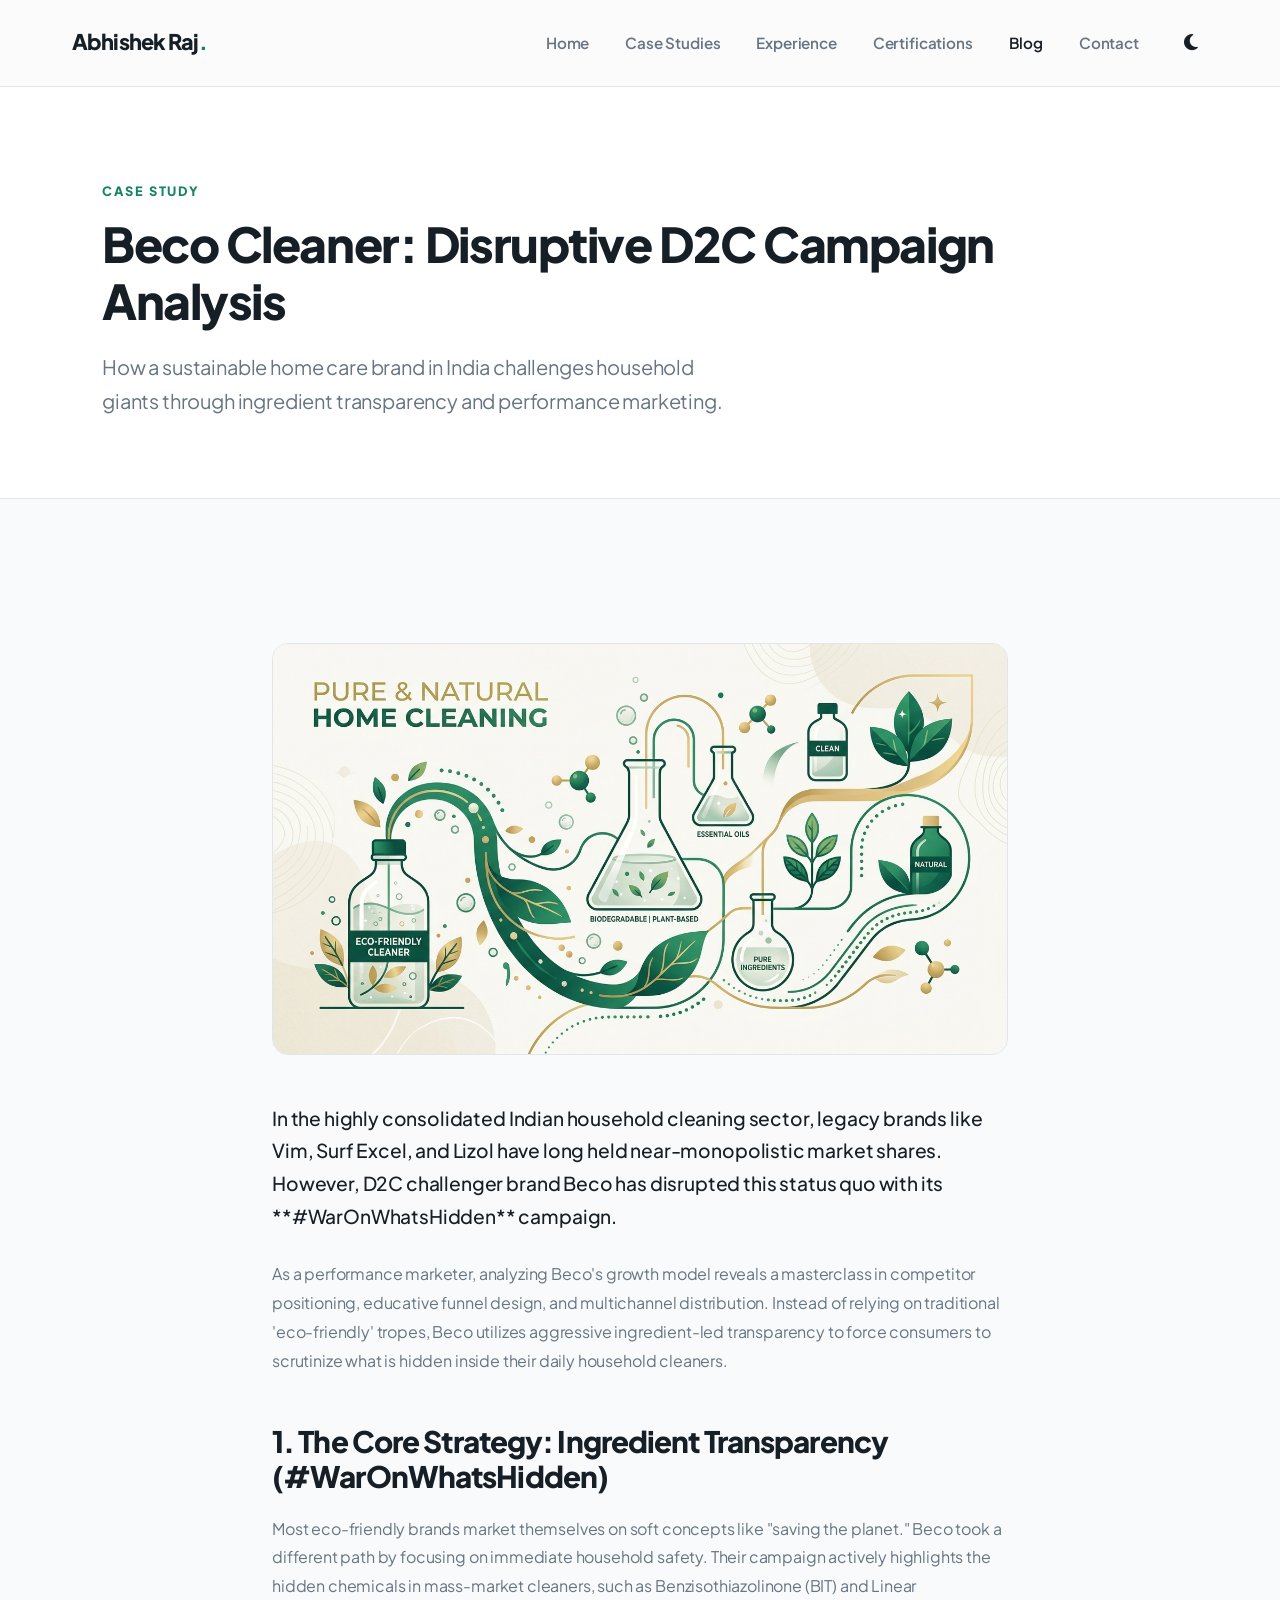
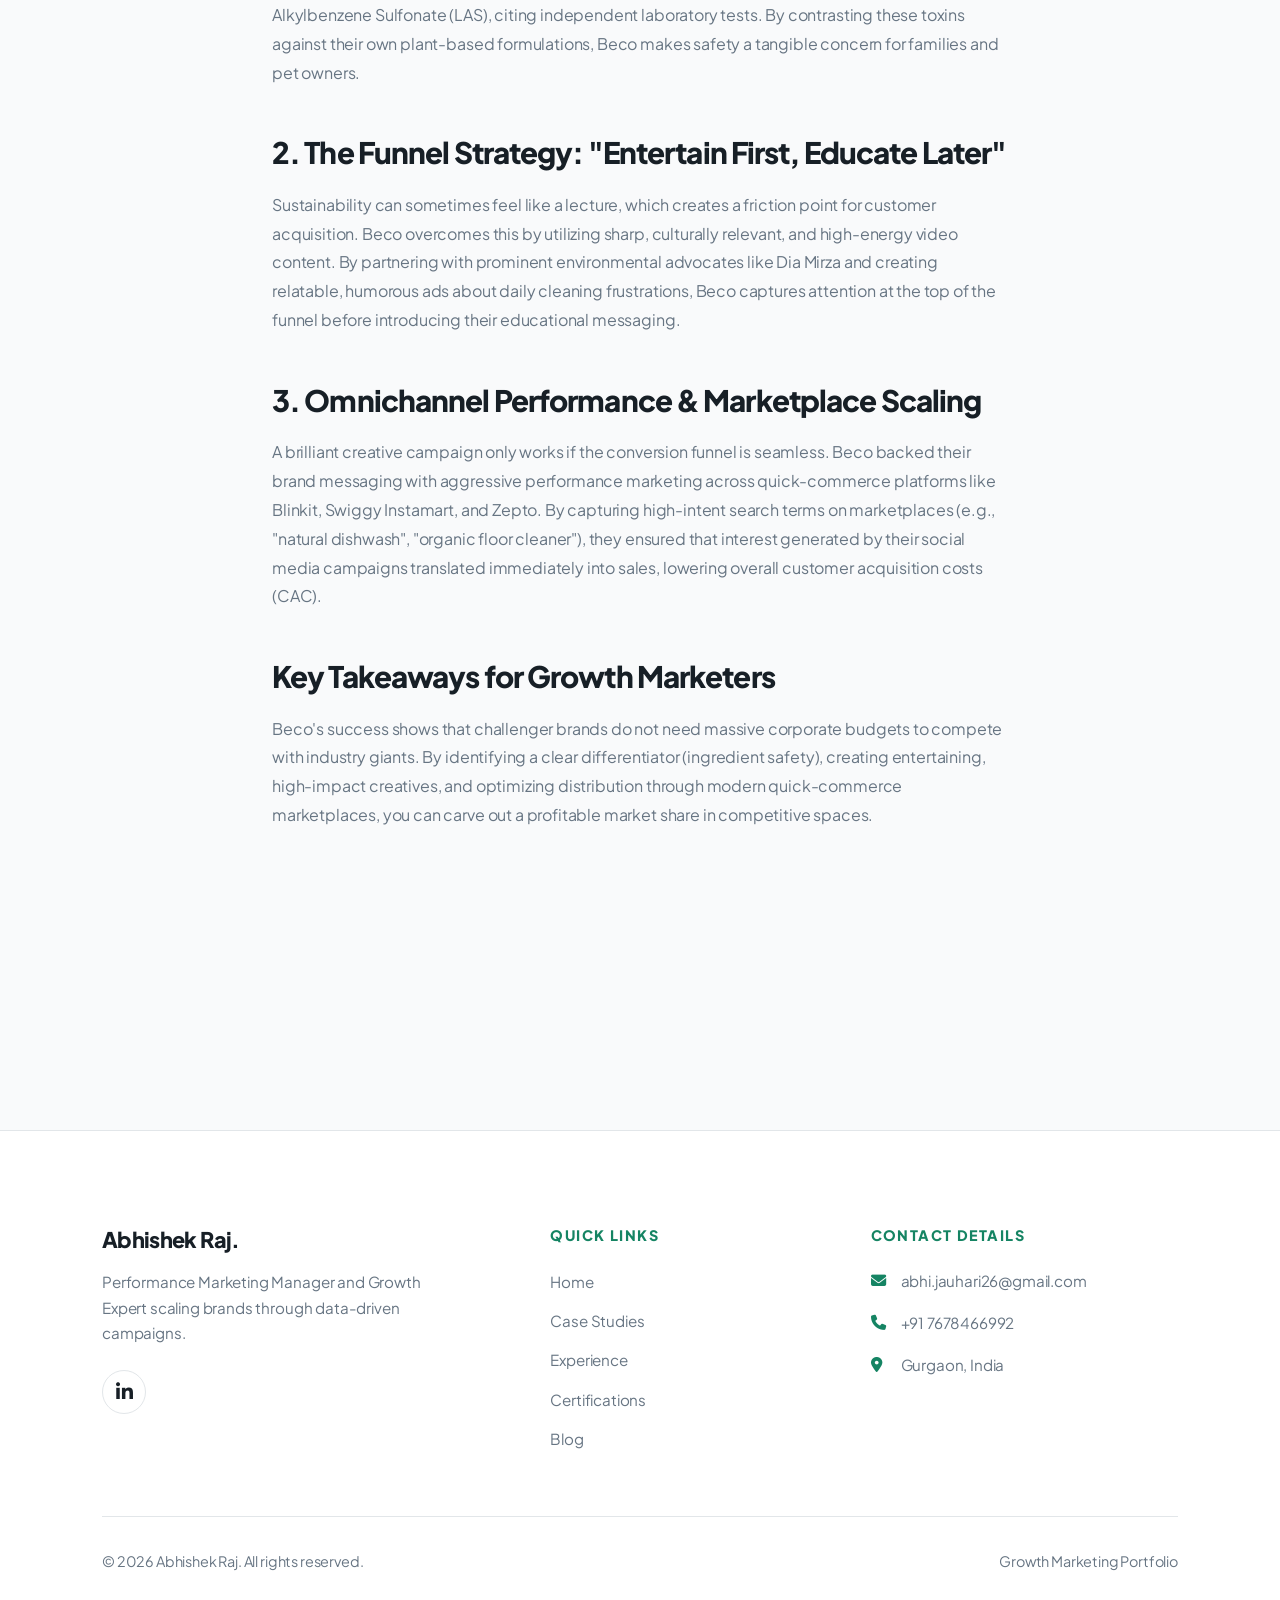
==== beco-cleaner-campaign-analysis.html @ 39e8c815 "Create Beco Cleaner #WarOnWhatsHidden campaign analysis blog page with custom generated header graph" ====
<!DOCTYPE html>
<html lang="en">
<head>
    <!-- Google Tag Manager -->
    <script>(function(w,d,s,l,i){w[l]=w[l]||[];w[l].push({'gtm.start':
    new Date().getTime(),event:'gtm.js'});var f=d.getElementsByTagName(s)[0],
    j=d.createElement(s),dl=l!='dataLayer'?'&l='+l:'';j.async=true;j.src=
    'https://www.googletagmanager.com/gtm.js?id='+i+dl;f.parentNode.insertBefore(j,f);
    })(window,document,'script','dataLayer','GTM-MT779H3X');</script>
    <!-- End Google Tag Manager -->

    <!-- Google tag (gtag.js) -->
    <script async src="https://www.googletagmanager.com/gtag/js?id=G-W7225EBHM9"></script>
    <script>
      window.dataLayer = window.dataLayer || [];
      function gtag(){dataLayer.push(arguments);}
      gtag('js', new Date());

      gtag('config', 'G-W7225EBHM9');
    </script>

    <meta charset="UTF-8">
    <meta name="viewport" content="width=device-width, initial-scale=1.0">
    <meta name="description" content="Beco Cleaner Campaign Analysis - Disruptive D2C Marketing Strategy by Abhishek Raj.">
    <title>Beco Cleaner Campaign Analysis | Blog | Abhishek Raj</title>
    <!-- Google Fonts: Plus Jakarta Sans -->
    <link rel="preconnect" href="https://fonts.googleapis.com">
    <link rel="preconnect" href="https://fonts.gstatic.com" crossorigin>
    <link href="https://fonts.googleapis.com/css2?family=Plus+Jakarta+Sans:wght@300;400;500;600;700;800&display=swap" rel="stylesheet">
    <!-- FontAwesome for Icons -->
    <link rel="stylesheet" href="https://cdnjs.cloudflare.com/ajax/libs/font-awesome/6.4.0/css/all.min.css">
    <!-- Custom CSS -->
    <link rel="stylesheet" href="style.css">
</head>
<body>
    <!-- Google Tag Manager (noscript) -->
    <noscript><iframe src="https://www.googletagmanager.com/ns.html?id=GTM-MT779H3X"
    height="0" width="0" style="display:none;visibility:hidden"></iframe></noscript>
    <!-- End Google Tag Manager (noscript) -->

    <!-- Navigation -->
    <nav class="navbar" id="navbar">
        <div class="nav-container">
            <a href="index.html" class="nav-logo">Abhishek Raj<span class="dot">.</span></a>
            <div class="nav-menu" id="nav-menu">
                <a href="index.html" class="nav-link">Home</a>
                <a href="case-studies.html" class="nav-link">Case Studies</a>
                <a href="experience.html" class="nav-link">Experience</a>
                <a href="certifications.html" class="nav-link">Certifications</a>
                <a href="blog.html" class="nav-link active">Blog</a>
                <a href="#contact" class="nav-link">Contact</a>
                <button id="theme-toggle" class="theme-toggle-btn" aria-label="Toggle dark/light theme">
                    <i class="fa-solid fa-moon"></i>
                </button>
            </div>
            <button class="hamburger" id="hamburger" aria-label="Open navigation menu">
                <span class="bar"></span>
                <span class="bar"></span>
                <span class="bar"></span>
            </button>
        </div>
    </nav>

    <!-- Blog Article Header -->
    <section class="hero-mini">
        <div class="container">
            <span class="section-tag">Case Study</span>
            <h1 class="mini-hero-title">Beco Cleaner: Disruptive D2C Campaign Analysis</h1>
            <p class="mini-hero-subtitle">How a sustainable home care brand in India challenges household giants through ingredient transparency and performance marketing.</p>
        </div>
    </section>

    <!-- Blog Content -->
    <article class="blog-post-content section-padding">
        <div class="container" style="max-width: 800px;">
            <img src="images/beco_cleaner_campaign.jpg" alt="Pure and natural home cleaning graphic showing eco-friendly cleaner bottles, plant-based essential oils, and biodegradable pure ingredients" style="width: 100%; border-radius: var(--radius-md); margin-bottom: 2.5rem; border: 1px solid var(--border-color);">
            
            <p style="font-size: 1.2rem; margin-bottom: 1.75rem; font-weight: 500; line-height: 1.7;">In the highly consolidated Indian household cleaning sector, legacy brands like Vim, Surf Excel, and Lizol have long held near-monopolistic market shares. However, D2C challenger brand Beco has disrupted this status quo with its **#WarOnWhatsHidden** campaign.</p>
            
            <p style="margin-bottom: 1.75rem; color: var(--text-muted); line-height: 1.8;">As a performance marketer, analyzing Beco's growth model reveals a masterclass in competitor positioning, educative funnel design, and multichannel distribution. Instead of relying on traditional 'eco-friendly' tropes, Beco utilizes aggressive ingredient-led transparency to force consumers to scrutinize what is hidden inside their daily household cleaners.</p>
            
            <h2 style="font-size: 1.85rem; margin: 3rem 0 1.25rem; font-weight: 800;">1. The Core Strategy: Ingredient Transparency (#WarOnWhatsHidden)</h2>
            <p style="margin-bottom: 1.75rem; color: var(--text-muted); line-height: 1.8;">Most eco-friendly brands market themselves on soft concepts like "saving the planet." Beco took a different path by focusing on immediate household safety. Their campaign actively highlights the hidden chemicals in mass-market cleaners, such as Benzisothiazolinone (BIT) and Linear Alkylbenzene Sulfonate (LAS), citing independent laboratory tests. By contrasting these toxins against their own plant-based formulations, Beco makes safety a tangible concern for families and pet owners.</p>
            
            <h2 style="font-size: 1.85rem; margin: 3rem 0 1.25rem; font-weight: 800;">2. The Funnel Strategy: "Entertain First, Educate Later"</h2>
            <p style="margin-bottom: 1.75rem; color: var(--text-muted); line-height: 1.8;">Sustainability can sometimes feel like a lecture, which creates a friction point for customer acquisition. Beco overcomes this by utilizing sharp, culturally relevant, and high-energy video content. By partnering with prominent environmental advocates like Dia Mirza and creating relatable, humorous ads about daily cleaning frustrations, Beco captures attention at the top of the funnel before introducing their educational messaging.</p>

            <h2 style="font-size: 1.85rem; margin: 3rem 0 1.25rem; font-weight: 800;">3. Omnichannel Performance & Marketplace Scaling</h2>
            <p style="margin-bottom: 1.75rem; color: var(--text-muted); line-height: 1.8;">A brilliant creative campaign only works if the conversion funnel is seamless. Beco backed their brand messaging with aggressive performance marketing across quick-commerce platforms like Blinkit, Swiggy Instamart, and Zepto. By capturing high-intent search terms on marketplaces (e.g., "natural dishwash", "organic floor cleaner"), they ensured that interest generated by their social media campaigns translated immediately into sales, lowering overall customer acquisition costs (CAC).</p>

            <h2 style="font-size: 1.85rem; margin: 3rem 0 1.25rem; font-weight: 800;">Key Takeaways for Growth Marketers</h2>
            <p style="margin-bottom: 1.75rem; color: var(--text-muted); line-height: 1.8;">Beco's success shows that challenger brands do not need massive corporate budgets to compete with industry giants. By identifying a clear differentiator (ingredient safety), creating entertaining, high-impact creatives, and optimizing distribution through modern quick-commerce marketplaces, you can carve out a profitable market share in competitive spaces.</p>
        </div>
    </article>

    <!-- Footer -->
    <footer class="footer">
        <div class="container">
            <div class="footer-grid">
                <div class="footer-brand">
                    <h3>Abhishek Raj<span class="dot">.</span></h3>
                    <p>Performance Marketing Manager and Growth Expert scaling brands through data-driven campaigns.</p>
                    <div class="social-links">
                        <a href="https://linkedin.com/in/abhishekraj26" target="_blank" aria-label="LinkedIn"><i class="fa-brands fa-linkedin-in"></i></a>
                    </div>
                </div>
                <div class="footer-links">
                    <h4>Quick Links</h4>
                    <ul class="footer-links-list">
                        <li><a href="index.html">Home</a></li>
                        <li><a href="case-studies.html">Case Studies</a></li>
                        <li><a href="experience.html">Experience</a></li>
                        <li><a href="certifications.html">Certifications</a></li>
                        <li><a href="blog.html">Blog</a></li>
                    </ul>
                </div>
                <div class="footer-contact">
                    <h4>Contact Details</h4>
                    <ul class="footer-contact-list">
                        <li><i class="fa-solid fa-envelope"></i> <a href="mailto:abhi.jauhari26@gmail.com">abhi.jauhari26@gmail.com</a></li>
                        <li><i class="fa-solid fa-phone"></i> <a href="tel:+917678466992">+91 7678466992</a></li>
                        <li><i class="fa-solid fa-location-dot"></i> <span>Gurgaon, India</span></li>
                    </ul>
                </div>
            </div>
            <div class="footer-bottom">
                <p>&copy; 2026 Abhishek Raj. All rights reserved.</p>
                <p>Growth Marketing Portfolio</p>
            </div>
        </div>
    </footer>

    <!-- Custom JS -->
    <script src="main.js"></script>
</body>
</html>
---- style.css ----
/* Global CSS Variables / Design System */
:root {
    /* Premium Light Theme (Sophisticated Slate & Deep Emerald) */
    --bg-color: hsl(210, 20%, 98%);
    --bg-surface: hsl(0, 0%, 100%);
    --bg-surface-hover: hsl(210, 16%, 96%);
    --text-color: hsl(210, 24%, 12%);
    --text-muted: hsl(210, 12%, 46%);
    --primary-color: hsl(162, 73%, 30%); /* Deep Emerald Green */
    --primary-hover: hsl(162, 73%, 24%);
    --primary-light: hsl(162, 73%, 95%);
    --border-color: hsl(210, 14%, 90%);
    --shadow-color: hsla(210, 24%, 12%, 0.04);
    --shadow-hover: hsla(210, 24%, 12%, 0.08);

    /* Fonts & Hierarchy */
    --font-family: 'Plus Jakarta Sans', -apple-system, BlinkMacSystemFont, "Segoe UI", Roboto, sans-serif;
    
    /* Spacing & Borders */
    --radius-sm: 8px;
    --radius-md: 16px;
    --radius-lg: 24px;
    --transition-fast: 0.2s cubic-bezier(0.25, 0.8, 0.25, 1);
    --transition-smooth: 0.4s cubic-bezier(0.16, 1, 0.3, 1);
}

/* Premium Dark Theme */
[data-theme="dark"] {
    --bg-color: hsl(210, 24%, 6%);
    --bg-surface: hsl(210, 20%, 9%);
    --bg-surface-hover: hsl(210, 20%, 13%);
    --text-color: hsl(210, 17%, 92%);
    --text-muted: hsl(210, 10%, 62%);
    --primary-color: hsl(162, 73%, 46%); /* Emerald Green */
    --primary-hover: hsl(162, 73%, 52%);
    --primary-light: hsla(162, 73%, 46%, 0.1);
    --border-color: hsl(210, 14%, 15%);
    --shadow-color: hsla(0, 0%, 0%, 0.2);
    --shadow-hover: hsla(0, 0%, 0%, 0.4);
}

/* Base Styles & Typography */
* {
    margin: 0;
    padding: 0;
    box-sizing: border-box;
}

html {
    scroll-behavior: smooth;
}

body {
    font-family: var(--font-family);
    background-color: var(--bg-color);
    color: var(--text-color);
    line-height: 1.7;
    letter-spacing: -0.01em;
    transition: background-color var(--transition-smooth), color var(--transition-smooth);
    overflow-x: hidden;
    -webkit-font-smoothing: antialiased;
}

/* Typography Utility */
h1, h2, h3, h4 {
    font-weight: 800;
    line-height: 1.2;
    letter-spacing: -0.03em;
    color: var(--text-color);
}

a {
    color: inherit;
    text-decoration: none;
    transition: color var(--transition-fast);
}

/* Buttons */
.btn {
    display: inline-flex;
    align-items: center;
    justify-content: center;
    padding: 0.85rem 1.75rem;
    font-size: 0.95rem;
    font-weight: 700;
    border-radius: var(--radius-sm);
    cursor: pointer;
    transition: all var(--transition-smooth);
    border: none;
}

.btn-primary {
    background-color: var(--primary-color);
    color: var(--bg-surface);
}

.btn-primary:hover {
    background-color: var(--primary-hover);
    transform: translateY(-2px);
    box-shadow: 0 8px 24px var(--shadow-hover);
}

.btn-secondary {
    background-color: transparent;
    color: var(--text-color);
    border: 1.5px solid var(--border-color);
}

.btn-secondary:hover {
    background-color: var(--bg-surface-hover);
    border-color: var(--text-color);
    transform: translateY(-2px);
}

/* Structure & Layout */
.container {
    max-width: 1140px;
    margin: 0 auto;
    padding: 0 2rem;
}

.section-padding {
    padding: 9rem 0;
}

.section-header {
    margin-bottom: 4.5rem;
    text-align: left;
}

.section-tag {
    font-size: 0.8rem;
    font-weight: 800;
    text-transform: uppercase;
    letter-spacing: 0.15em;
    color: var(--primary-color);
    display: inline-block;
    margin-bottom: 0.75rem;
}

.section-title {
    font-size: 2.75rem;
    font-weight: 800;
}

/* Navbar */
.navbar {
    position: fixed;
    top: 0;
    left: 0;
    width: 100%;
    z-index: 1000;
    background-color: rgba(250, 250, 251, 0.75);
    backdrop-filter: blur(20px);
    -webkit-backdrop-filter: blur(20px);
    border-bottom: 1px solid var(--border-color);
    transition: background-color var(--transition-smooth), border-color var(--transition-smooth);
}

[data-theme="dark"] .navbar {
    background-color: rgba(9, 11, 15, 0.75);
}

.nav-container {
    max-width: 1200px;
    margin: 0 auto;
    padding: 1.5rem 2rem;
    display: flex;
    justify-content: space-between;
    align-items: center;
}

.nav-logo {
    font-size: 1.35rem;
    font-weight: 800;
    letter-spacing: -0.04em;
}

.nav-logo .dot {
    color: var(--primary-color);
}

.nav-menu {
    display: flex;
    align-items: center;
    gap: 2.25rem;
}

.nav-link {
    font-size: 0.95rem;
    font-weight: 600;
    color: var(--text-muted);
    position: relative;
    padding: 0.25rem 0;
}

.nav-link:hover,
.nav-link.active {
    color: var(--text-color);
}

/* Theme Toggle Button */
.theme-toggle-btn {
    background: none;
    border: none;
    color: var(--text-color);
    font-size: 1.15rem;
    cursor: pointer;
    padding: 0.6rem;
    border-radius: 50%;
    display: flex;
    align-items: center;
    justify-content: center;
    transition: background-color var(--transition-fast);
}

.theme-toggle-btn:hover {
    background-color: var(--bg-surface-hover);
}

/* Hamburger menu */
.hamburger {
    display: none;
    flex-direction: column;
    gap: 6px;
    background: none;
    border: none;
    cursor: pointer;
}

.hamburger .bar {
    width: 25px;
    height: 2px;
    background-color: var(--text-color);
    transition: 0.3s;
}

/* Hero Section */
.hero {
    min-height: 95vh;
    display: flex;
    align-items: center;
    padding-top: 80px;
}

.hero-container {
    max-width: 1000px;
    margin: 0 auto;
    padding: 0 2rem;
}

.hero-content {
    max-width: 850px;
}

.hero-title {
    font-size: 4rem;
    font-weight: 850;
    letter-spacing: -0.04em;
    margin-bottom: 2rem;
    line-height: 1.15;
}

.hero-title .highlight {
    color: var(--primary-color);
}

.hero-subtitle {
    font-size: 1.35rem;
    color: var(--text-muted);
    margin-bottom: 3rem;
    font-weight: 400;
    max-width: 700px;
    line-height: 1.6;
}

.hero-cta {
    display: flex;
    gap: 1.25rem;
}

/* Metrics Section */
.metrics {
    padding: 4.5rem 0;
    background-color: var(--bg-surface);
    border-top: 1px solid var(--border-color);
    border-bottom: 1px solid var(--border-color);
}

.metrics-grid {
    display: grid;
    grid-template-columns: repeat(4, 1fr);
    gap: 3rem;
    text-align: center;
}

.metric-card {
    display: flex;
    flex-direction: column;
    gap: 0.5rem;
}

.metric-value {
    font-size: 3.5rem;
    font-weight: 850;
    color: var(--primary-color);
    line-height: 1;
    letter-spacing: -0.03em;
}

.metric-label {
    font-size: 0.85rem;
    font-weight: 700;
    text-transform: uppercase;
    letter-spacing: 0.1em;
    color: var(--text-muted);
}

/* About Section */
.about-grid {
    display: grid;
    grid-template-columns: 1.1fr 0.9fr;
    gap: 5rem;
    align-items: start;
}

.about-text p {
    font-size: 1.1rem;
    color: var(--text-muted);
    margin-bottom: 1.75rem;
}

.skills-title {
    font-size: 1.35rem;
    margin-bottom: 1.75rem;
}

.skills-grid {
    display: grid;
    grid-template-columns: repeat(2, 1fr);
    gap: 1rem;
}

.skill-tag {
    display: flex;
    align-items: center;
    gap: 0.85rem;
    padding: 0.85rem 1.15rem;
    background-color: var(--bg-surface);
    border: 1px solid var(--border-color);
    border-radius: var(--radius-sm);
    font-weight: 600;
    font-size: 0.95rem;
    transition: all var(--transition-fast);
}

.skill-tag:hover {
    transform: translateY(-2px);
    border-color: var(--primary-color);
    box-shadow: 0 4px 12px var(--shadow-color);
}

.skill-tag i {
    color: var(--primary-color);
    font-size: 1.15rem;
}

/* Projects / Cards Section */
.projects-grid {
    display: grid;
    grid-template-columns: repeat(auto-fit, minmax(340px, 1fr));
    gap: 2.5rem;
}

.project-card {
    background-color: var(--bg-surface);
    border: 1px solid var(--border-color);
    border-radius: var(--radius-md);
    overflow: hidden;
    display: flex;
    flex-direction: column;
    transition: transform var(--transition-smooth), box-shadow var(--transition-smooth), border-color var(--transition-smooth);
}

.project-card:hover {
    transform: translateY(-6px);
    box-shadow: 0 20px 40px var(--shadow-hover);
    border-color: var(--primary-color);
}

.project-info {
    padding: 2.5rem;
    display: flex;
    flex-direction: column;
    flex-grow: 1;
}

.project-meta {
    margin-bottom: 0.85rem;
}

.project-category {
    font-size: 0.75rem;
    font-weight: 800;
    text-transform: uppercase;
    letter-spacing: 0.1em;
    color: var(--primary-color);
}

.project-card-title {
    font-size: 1.5rem;
    margin-bottom: 0.85rem;
}

.project-card-description {
    color: var(--text-muted);
    font-size: 1rem;
    margin-bottom: 1.5rem;
    flex-grow: 1;
    line-height: 1.6;
}

.project-stats-badge {
    align-self: flex-start;
    padding: 0.5rem 1rem;
    background-color: var(--primary-light);
    border-radius: var(--radius-sm);
    font-size: 0.95rem;
    margin-bottom: 1.5rem;
    color: var(--primary-color);
    font-weight: 600;
}

.project-stats-badge strong {
    font-weight: 800;
}

.project-tags {
    display: flex;
    flex-wrap: wrap;
    gap: 0.5rem;
}

.project-tags span {
    font-size: 0.8rem;
    font-weight: 600;
    padding: 0.35rem 0.85rem;
    background-color: var(--bg-color);
    border-radius: 50px;
    border: 1px solid var(--border-color);
    color: var(--text-muted);
}

/* Experience Section */
.timeline {
    position: relative;
    max-width: 850px;
    margin: 0 auto;
    padding-left: 2.5rem;
    border-left: 2px solid var(--border-color);
}

.timeline-item {
    position: relative;
    margin-bottom: 4rem;
}

.timeline-item:last-child {
    margin-bottom: 0;
}

.timeline-dot {
    position: absolute;
    left: calc(-2.5rem - 6px);
    top: 6px;
    width: 10px;
    height: 10px;
    border-radius: 50%;
    background-color: var(--primary-color);
    border: 2px solid var(--bg-color);
    box-shadow: 0 0 0 4px var(--bg-color);
}

.timeline-date {
    font-size: 0.85rem;
    font-weight: 800;
    color: var(--primary-color);
    margin-bottom: 0.5rem;
    text-transform: uppercase;
    letter-spacing: 0.05em;
}

.timeline-title {
    font-size: 1.35rem;
    margin-bottom: 0.35rem;
}

.timeline-company {
    font-size: 1.05rem;
    font-weight: 600;
    color: var(--text-muted);
    margin-bottom: 1rem;
}

.timeline-text {
    color: var(--text-muted);
    font-size: 1rem;
    line-height: 1.7;
}

/* Technical Proficiencies */
.proficiencies-grid {
    display: grid;
    grid-template-columns: repeat(auto-fit, minmax(300px, 1fr));
    gap: 2.5rem;
}

.prof-card {
    background-color: var(--bg-surface);
    border: 1px solid var(--border-color);
    padding: 2.5rem;
    border-radius: var(--radius-md);
    transition: transform var(--transition-smooth), border-color var(--transition-smooth);
}

.prof-card:hover {
    transform: translateY(-4px);
    border-color: var(--primary-color);
}

.prof-card h4 {
    font-size: 1.25rem;
    margin-bottom: 1.25rem;
    color: var(--primary-color);
}

.prof-card p {
    color: var(--text-muted);
    font-size: 1rem;
    line-height: 1.7;
}

/* Contact Section */
.contact-grid {
    display: grid;
    grid-template-columns: 0.95fr 1.05fr;
    gap: 5rem;
    align-items: start;
}

.contact-desc {
    font-size: 1.1rem;
    color: var(--text-muted);
    margin-bottom: 2.5rem;
}

.contact-details {
    display: flex;
    flex-direction: column;
    gap: 1.75rem;
    margin-bottom: 2.5rem;
}

.contact-item {
    display: flex;
    align-items: center;
    gap: 1rem;
}

.contact-item i {
    font-size: 1.25rem;
    color: var(--primary-color);
    width: 24px;
}

.contact-item a:hover {
    color: var(--primary-color);
}

.social-links {
    display: flex;
    gap: 1rem;
}

.social-links a {
    display: flex;
    align-items: center;
    justify-content: center;
    width: 44px;
    height: 44px;
    border-radius: 50%;
    border: 1px solid var(--border-color);
    font-size: 1.2rem;
    transition: all var(--transition-smooth);
}

.social-links a:hover {
    border-color: var(--primary-color);
    color: var(--primary-color);
    transform: translateY(-3px);
}

.contact-form {
    display: flex;
    flex-direction: column;
    gap: 1.75rem;
}

.form-group {
    display: flex;
    flex-direction: column;
    gap: 0.6rem;
}

.form-group label {
    font-size: 0.85rem;
    font-weight: 700;
    text-transform: uppercase;
    letter-spacing: 0.05em;
}

.form-group input,
.form-group textarea {
    padding: 0.9rem 1.15rem;
    background-color: var(--bg-surface);
    border: 1.5px solid var(--border-color);
    border-radius: var(--radius-sm);
    color: var(--text-color);
    font-family: inherit;
    font-size: 1rem;
    transition: border-color var(--transition-fast);
}

.form-group input:focus,
.form-group textarea:focus {
    outline: none;
    border-color: var(--primary-color);
}

/* Mini Hero (Internal Pages) */
.hero-mini {
    padding: 11rem 0 5rem;
    background-color: var(--bg-surface);
    border-bottom: 1px solid var(--border-color);
}

.mini-hero-title {
    font-size: 3rem;
    font-weight: 850;
    margin-bottom: 1.25rem;
    letter-spacing: -0.03em;
}

.mini-hero-subtitle {
    font-size: 1.25rem;
    color: var(--text-muted);
    max-width: 650px;
    font-weight: 400;
}

/* Scroll Reveal Animations */
.reveal {
    opacity: 0;
    transform: translateY(35px);
    transition: opacity 0.8s cubic-bezier(0.16, 1, 0.3, 1), transform 0.8s cubic-bezier(0.16, 1, 0.3, 1);
}

.reveal.active {
    opacity: 1;
    transform: translateY(0);
}

/* Scroll Progress Bar */
.scroll-progress {
    position: fixed;
    top: 0;
    left: 0;
    height: 4px;
    background-color: var(--primary-color);
    width: 0%;
    z-index: 1001;
    transition: width 0.15s ease-out;
}

/* Rich Footer */
.footer {
    padding: 6rem 0 3rem;
    border-top: 1px solid var(--border-color);
    background-color: var(--bg-surface);
    margin-top: 8rem;
}

.footer-grid {
    display: grid;
    grid-template-columns: 1.5fr 1fr 1.2fr;
    gap: 4rem;
    margin-bottom: 4rem;
}

.footer-brand h3 {
    font-size: 1.35rem;
    margin-bottom: 1rem;
}

.footer-brand p {
    color: var(--text-muted);
    font-size: 0.95rem;
    margin-bottom: 1.5rem;
    max-width: 320px;
}

.footer-links h4,
.footer-contact h4 {
    font-size: 0.9rem;
    text-transform: uppercase;
    letter-spacing: 0.1em;
    margin-bottom: 1.5rem;
    color: var(--primary-color);
}

.footer-links-list {
    list-style: none;
    display: flex;
    flex-direction: column;
    gap: 0.75rem;
}

.footer-links-list a {
    color: var(--text-muted);
    font-size: 0.95rem;
    transition: color var(--transition-fast);
}

.footer-links-list a:hover {
    color: var(--text-color);
}

.footer-contact-list {
    list-style: none;
    display: flex;
    flex-direction: column;
    gap: 1rem;
    color: var(--text-muted);
    font-size: 0.95rem;
}

.footer-contact-list li {
    display: flex;
    align-items: center;
    gap: 0.75rem;
}

.footer-contact-list i {
    color: var(--primary-color);
    width: 18px;
}

.footer-bottom {
    padding-top: 2rem;
    border-top: 1px solid var(--border-color);
    display: flex;
    justify-content: space-between;
    align-items: center;
    font-size: 0.9rem;
    color: var(--text-muted);
}

/* Responsive Styles */
@media (max-width: 900px) {
    .about-grid,
    .contact-grid {
        grid-template-columns: 1fr;
        gap: 4rem;
    }
    .metrics-grid {
        grid-template-columns: repeat(2, 1fr);
        gap: 2rem;
    }
    .hero-title {
        font-size: 3rem;
    }
}

@media (max-width: 768px) {
    .section-padding {
        padding: 6rem 0;
    }
    
    .hamburger {
        display: flex;
    }
    
    .nav-menu {
        position: fixed;
        left: -100%;
        top: 77px;
        flex-direction: column;
        background-color: var(--bg-surface);
        width: 100%;
        text-align: center;
        transition: 0.3s;
        box-shadow: 0 10px 15px var(--shadow-color);
        padding: 2.5rem 0;
        gap: 1.75rem;
        border-bottom: 1px solid var(--border-color);
    }
    
    .nav-menu.active {
        left: 0;
    }
    
    .footer-grid {
        grid-template-columns: 1fr;
        gap: 2.5rem;
        text-align: center;
    }
    
    .footer-bottom {
        flex-direction: column;
        gap: 1.5rem;
        text-align: center;
    }
}

@media (max-width: 480px) {
    .metrics-grid {
        grid-template-columns: 1fr;
    }
    .hero-title {
        font-size: 2.5rem;
    }
}
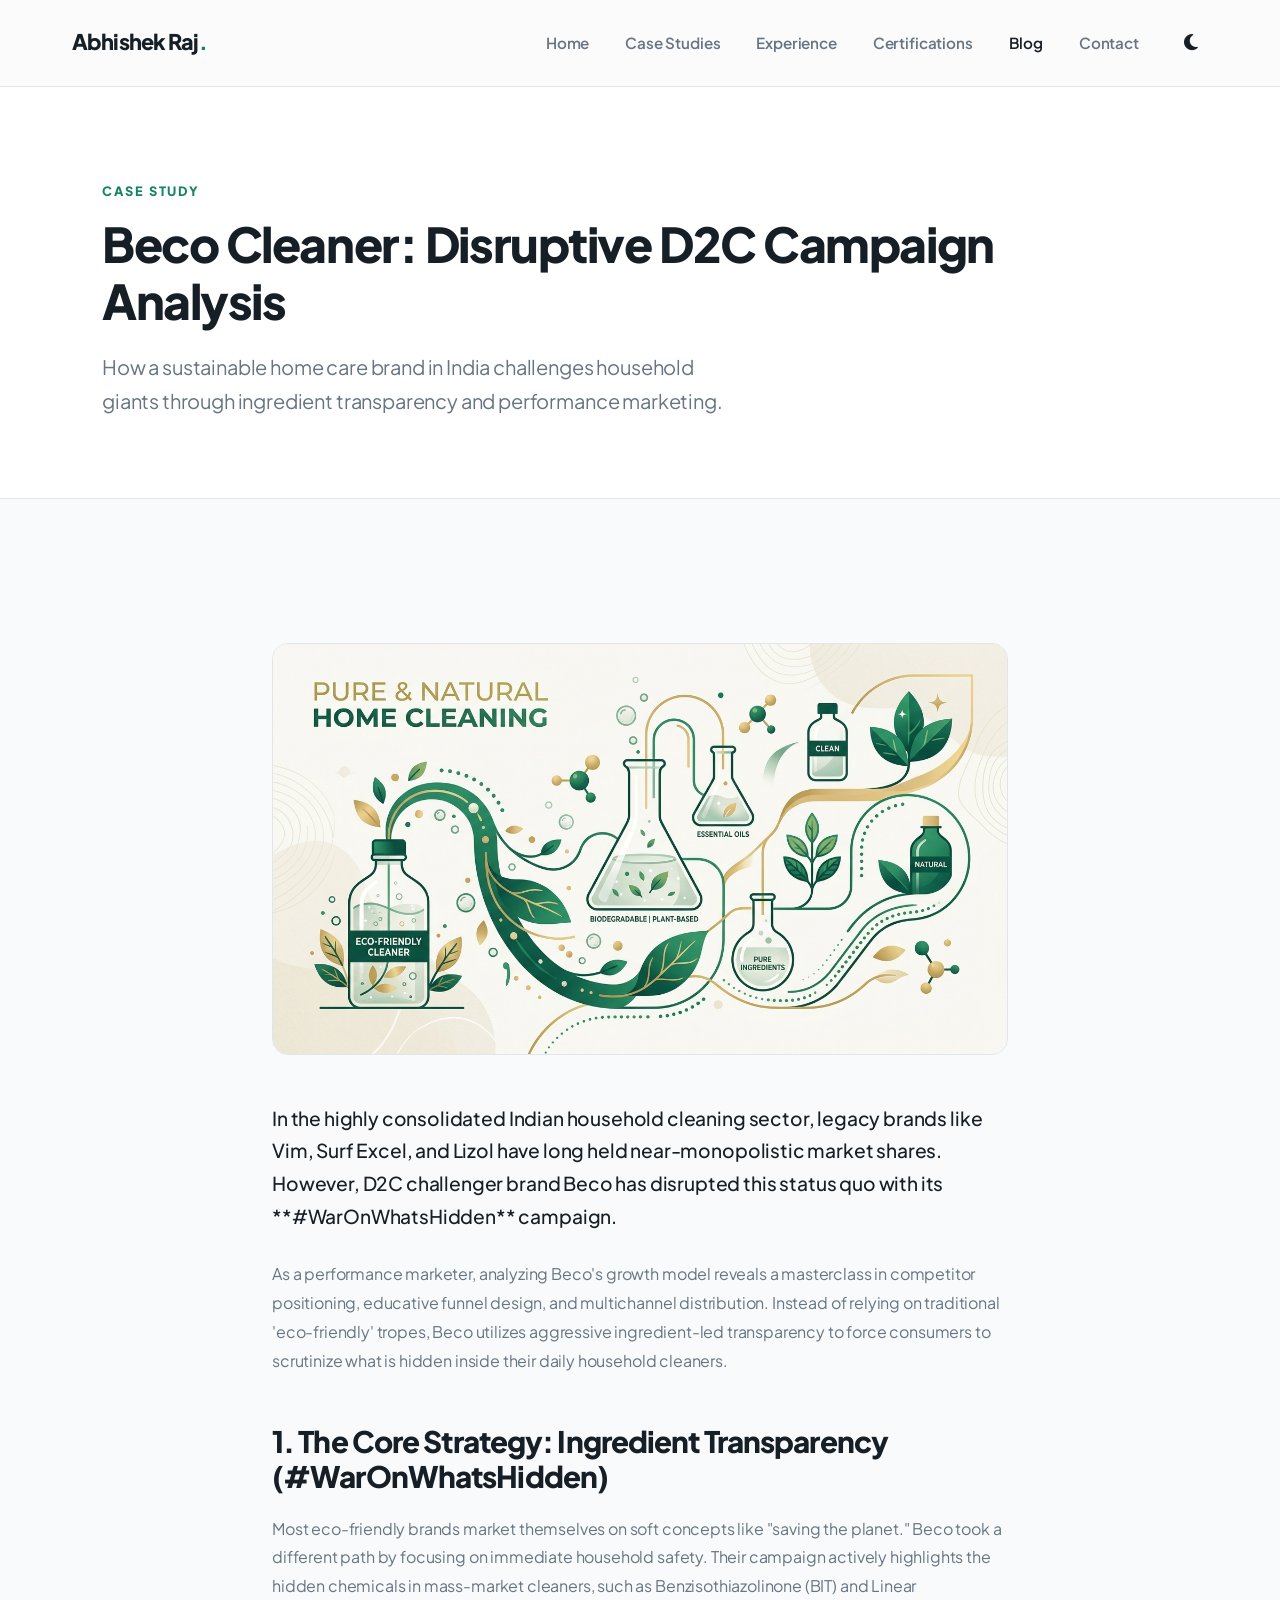
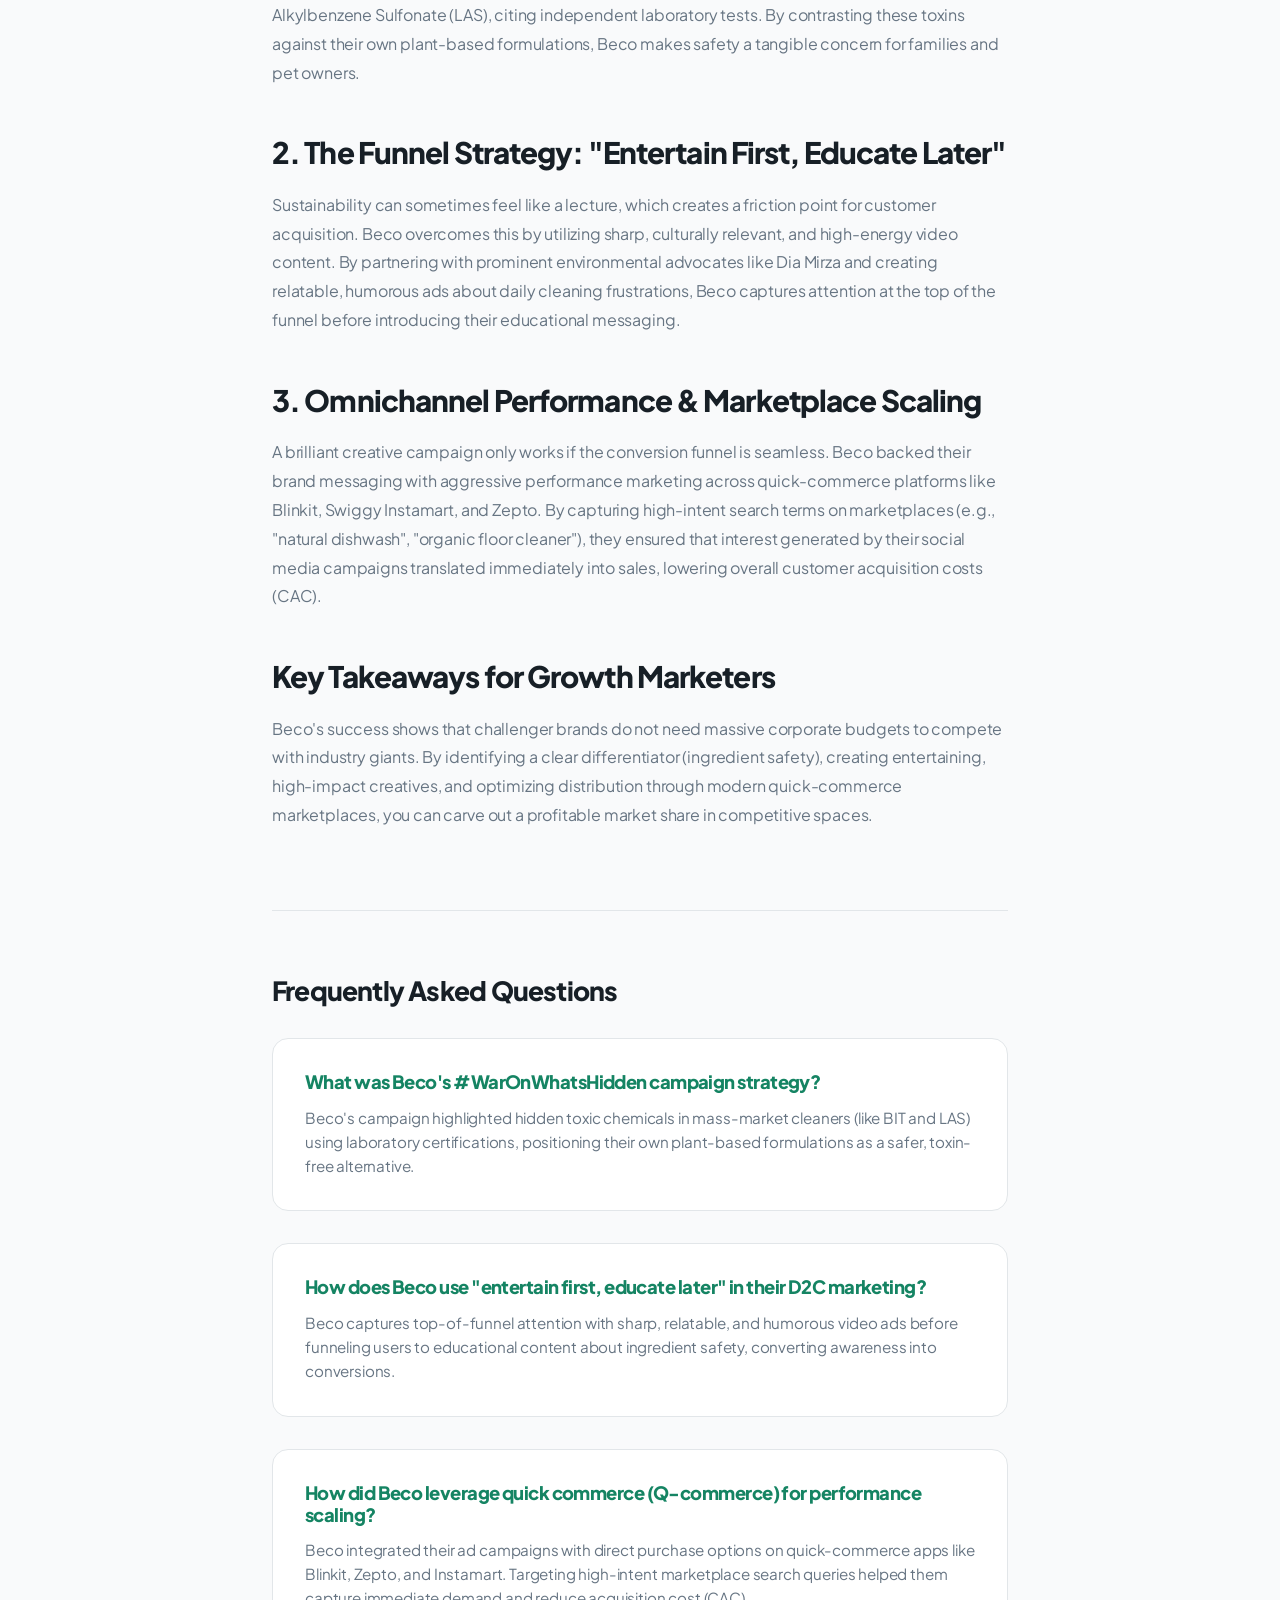
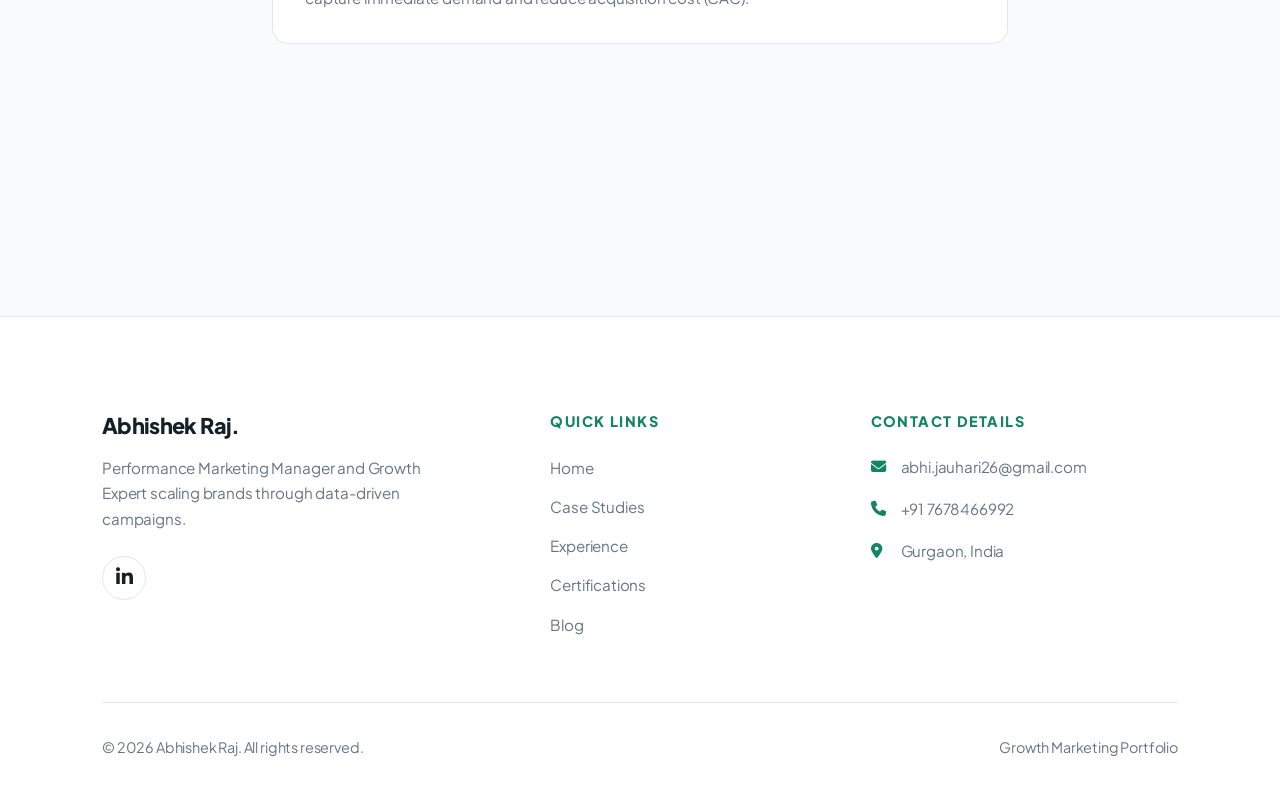
==== commit 7de95bc5: "Move FAQ blocks and structured FAQPage schema from main blog roll to individual article pages for co" ====
--- a/beco-cleaner-campaign-analysis.html
+++ b/beco-cleaner-campaign-analysis.html
@@ -31,6 +31,36 @@
     <link rel="stylesheet" href="https://cdnjs.cloudflare.com/ajax/libs/font-awesome/6.4.0/css/all.min.css">
     <!-- Custom CSS -->
     <link rel="stylesheet" href="style.css">
+
+    <!-- FAQ Schema Markup for AEO (Answer Engine Optimization) -->
+    <script type="application/ld+json">
+    {
+      "@context": "https://schema.org",
+      "@type": "FAQPage",
+      "mainEntity": [{
+        "@type": "Question",
+        "name": "What was Beco's #WarOnWhatsHidden campaign strategy?",
+        "acceptedAnswer": {
+          "@type": "Answer",
+          "text": "Beco's campaign highlighted hidden toxic chemicals in mass-market cleaners (like BIT and LAS) using laboratory certifications, positioning their own plant-based formulations as a safer, toxin-free alternative."
+        }
+      }, {
+        "@type": "Question",
+        "name": "How does Beco use 'entertain first, educate later' in their D2C marketing?",
+        "acceptedAnswer": {
+          "@type": "Answer",
+          "text": "Beco captures top-of-funnel attention with sharp, relatable, and humorous video ads before funneling users to educational content about ingredient safety, converting awareness into conversions."
+        }
+      }, {
+        "@type": "Question",
+        "name": "How did Beco leverage quick commerce (Q-commerce) for performance scaling?",
+        "acceptedAnswer": {
+          "@type": "Answer",
+          "text": "Beco integrated their ad campaigns with direct purchase options on quick-commerce apps like Blinkit, Zepto, and Instamart. Targeting high-intent marketplace search queries helped them capture immediate demand and reduce acquisition cost (CAC)."
+        }
+      }]
+    }
+    </script>
 </head>
 <body>
     <!-- Google Tag Manager (noscript) -->
@@ -90,6 +120,25 @@
 
             <h2 style="font-size: 1.85rem; margin: 3rem 0 1.25rem; font-weight: 800;">Key Takeaways for Growth Marketers</h2>
             <p style="margin-bottom: 1.75rem; color: var(--text-muted); line-height: 1.8;">Beco's success shows that challenger brands do not need massive corporate budgets to compete with industry giants. By identifying a clear differentiator (ingredient safety), creating entertaining, high-impact creatives, and optimizing distribution through modern quick-commerce marketplaces, you can carve out a profitable market share in competitive spaces.</p>
+
+            <!-- FAQ Section for AEO -->
+            <div class="faq-container" style="margin-top: 5rem; border-top: 1px solid var(--border-color); padding-top: 4rem;">
+                <h3 style="font-size: 1.65rem; margin-bottom: 2rem; font-weight: 800;">Frequently Asked Questions</h3>
+                <div style="display: flex; flex-direction: column; gap: 2rem;">
+                    <div class="prof-card" style="padding: 2rem;">
+                        <h4 style="font-size: 1.15rem; margin-bottom: 0.75rem; color: var(--primary-color);">What was Beco's #WarOnWhatsHidden campaign strategy?</h4>
+                        <p style="color: var(--text-muted); font-size: 0.95rem; line-height: 1.6;">Beco's campaign highlighted hidden toxic chemicals in mass-market cleaners (like BIT and LAS) using laboratory certifications, positioning their own plant-based formulations as a safer, toxin-free alternative.</p>
+                    </div>
+                    <div class="prof-card" style="padding: 2rem;">
+                        <h4 style="font-size: 1.15rem; margin-bottom: 0.75rem; color: var(--primary-color);">How does Beco use "entertain first, educate later" in their D2C marketing?</h4>
+                        <p style="color: var(--text-muted); font-size: 0.95rem; line-height: 1.6;">Beco captures top-of-funnel attention with sharp, relatable, and humorous video ads before funneling users to educational content about ingredient safety, converting awareness into conversions.</p>
+                    </div>
+                    <div class="prof-card" style="padding: 2rem;">
+                        <h4 style="font-size: 1.15rem; margin-bottom: 0.75rem; color: var(--primary-color);">How did Beco leverage quick commerce (Q-commerce) for performance scaling?</h4>
+                        <p style="color: var(--text-muted); font-size: 0.95rem; line-height: 1.6;">Beco integrated their ad campaigns with direct purchase options on quick-commerce apps like Blinkit, Zepto, and Instamart. Targeting high-intent marketplace search queries helped them capture immediate demand and reduce acquisition cost (CAC).</p>
+                    </div>
+                </div>
+            </div>
         </div>
     </article>
 
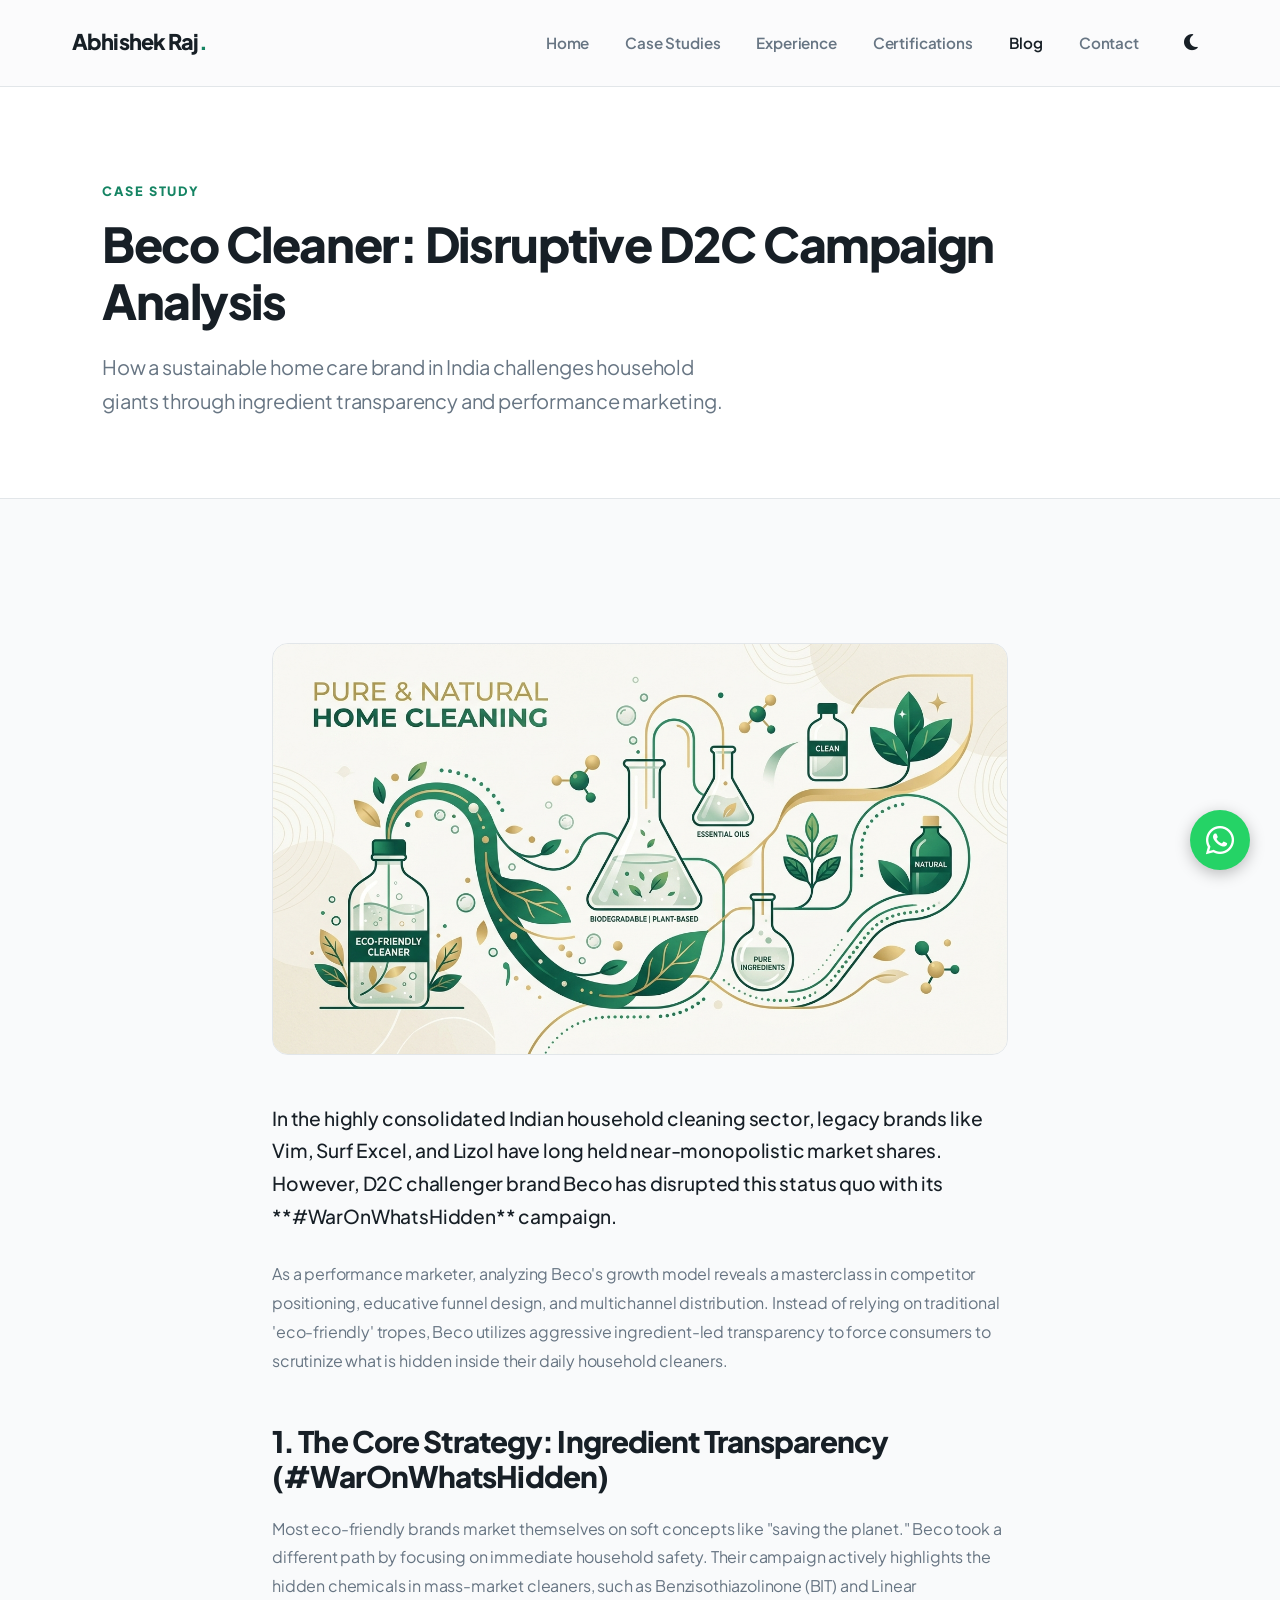
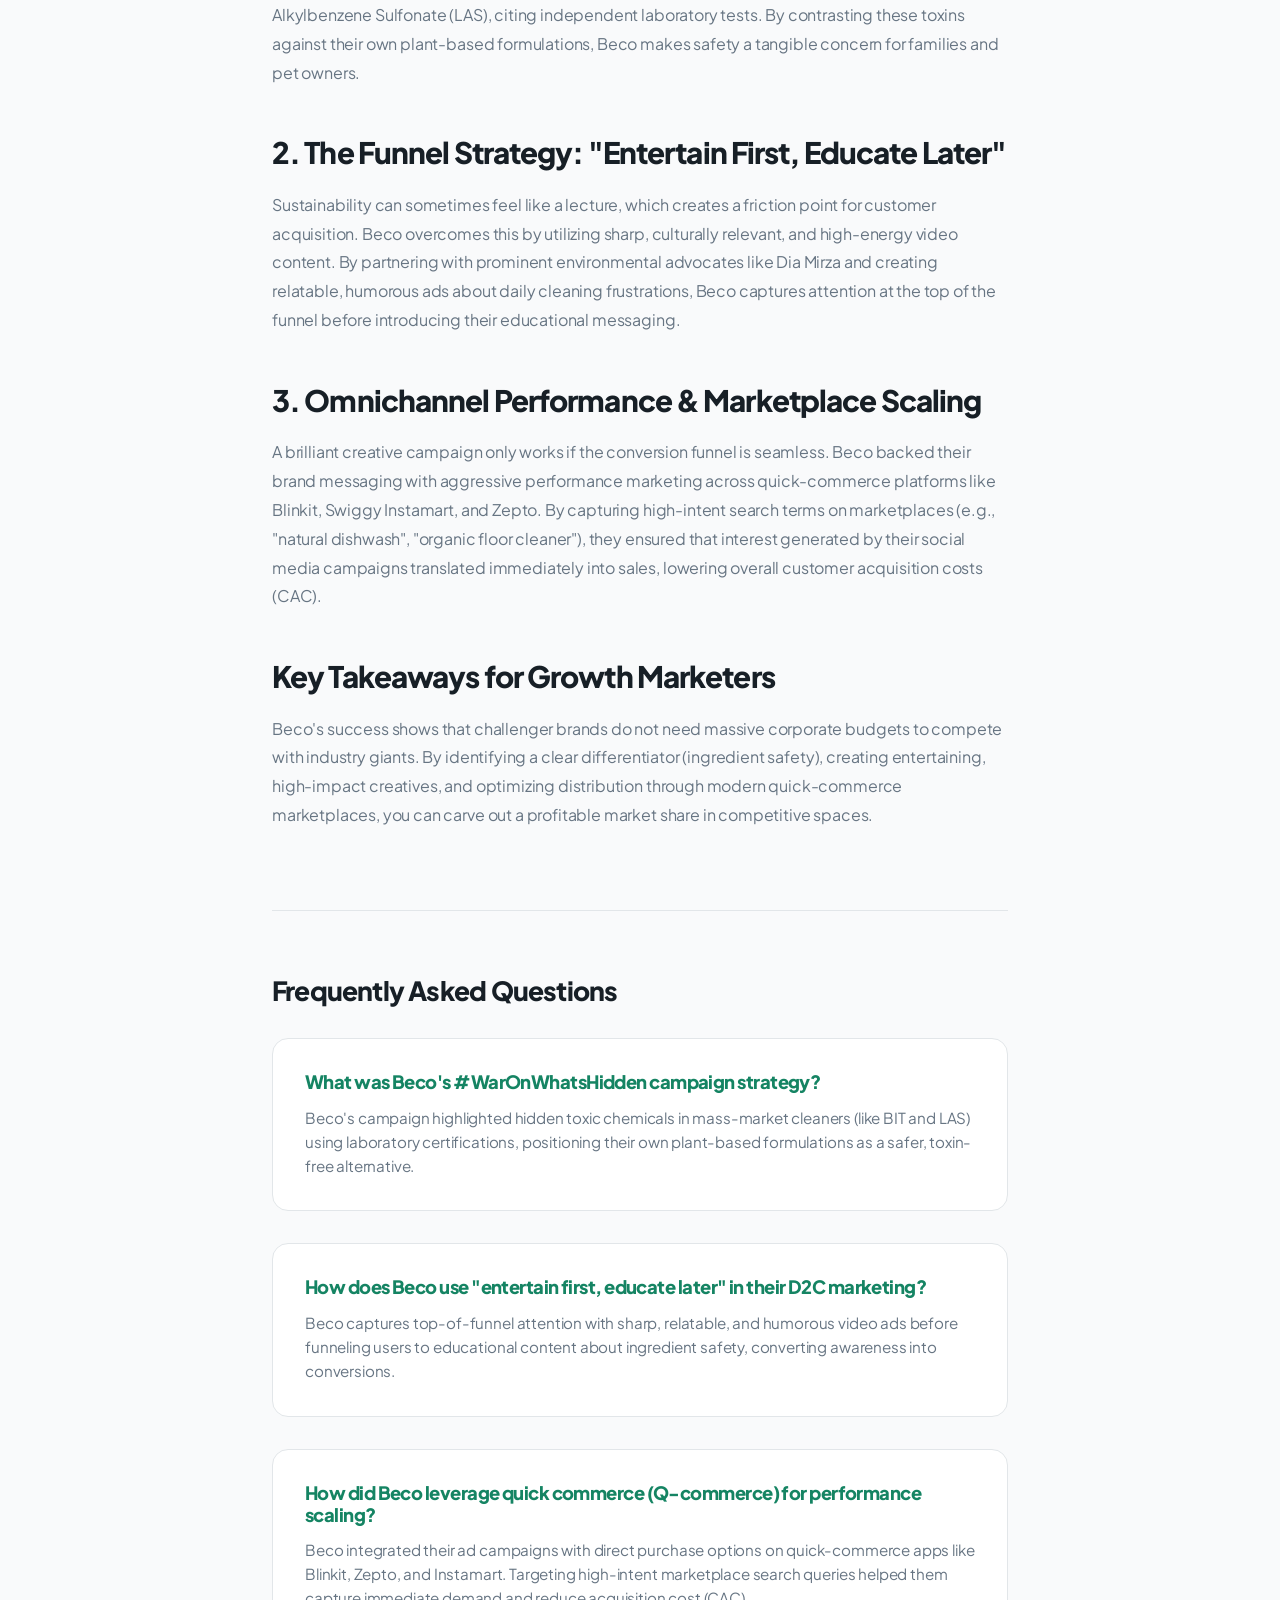
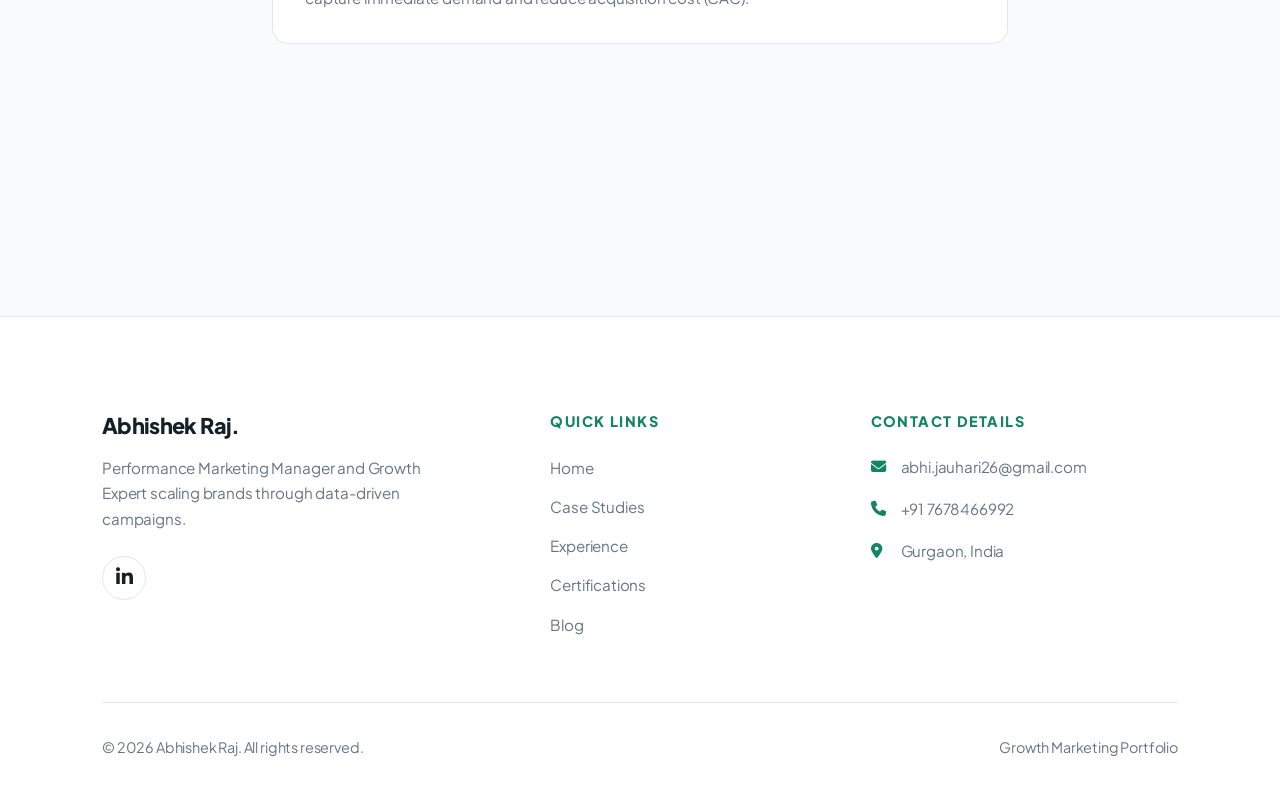
==== commit e97ee8c8: "Generate custom AR growth marketing favicon and inject it into the head of all 9 HTML pages" ====
--- a/beco-cleaner-campaign-analysis.html
+++ b/beco-cleaner-campaign-analysis.html
@@ -61,6 +61,7 @@
       }]
     }
     </script>
+    <link rel="icon" type="image/jpeg" href="images/favicon.jpg">
 </head>
 <body>
     <!-- Google Tag Manager (noscript) -->
--- a/style.css
+++ b/style.css
@@ -830,3 +830,83 @@
         font-size: 2.5rem;
     }
 }
+
+/* Floating WhatsApp Button */
+.whatsapp-float {
+    position: fixed;
+    width: 60px;
+    height: 60px;
+    bottom: 30px;
+    right: 30px;
+    background-color: #25d366;
+    color: #ffffff !important;
+    border-radius: 50%;
+    text-align: center;
+    font-size: 32px;
+    box-shadow: 0 4px 15px rgba(0, 0, 0, 0.25);
+    z-index: 9999;
+    display: flex;
+    align-items: center;
+    justify-content: center;
+    text-decoration: none;
+    transition: transform var(--transition-fast), box-shadow var(--transition-fast);
+}
+
+.whatsapp-float:hover {
+    transform: scale(1.1) translateY(-2px);
+    box-shadow: 0 6px 20px rgba(37, 211, 102, 0.45);
+}
+
+@media (max-width: 768px) {
+    .whatsapp-float {
+        width: 50px;
+        height: 50px;
+        bottom: 20px;
+        right: 20px;
+        font-size: 26px;
+    }
+}
+
+/* Consultation Section Styles */
+.consultation-section {
+    background-color: var(--bg-surface-hover);
+    border-top: 1px solid var(--border-color);
+    border-bottom: 1px solid var(--border-color);
+}
+
+.consultation-grid {
+    display: grid;
+    grid-template-columns: 1.05fr 0.95fr;
+    gap: 4rem;
+    align-items: center;
+}
+
+.audit-benefits {
+    list-style: none;
+    padding: 0;
+    margin: 2rem 0;
+    display: flex;
+    flex-direction: column;
+    gap: 1.5rem;
+}
+
+.audit-benefits li {
+    display: flex;
+    gap: 1rem;
+    font-size: 1.05rem;
+    color: var(--text-muted);
+    line-height: 1.6;
+}
+
+.audit-benefits li i {
+    color: var(--primary-color);
+    font-size: 1.35rem;
+    margin-top: 0.15rem;
+}
+
+@media (max-width: 992px) {
+    .consultation-grid {
+        grid-template-columns: 1fr;
+        gap: 3rem;
+    }
+}
